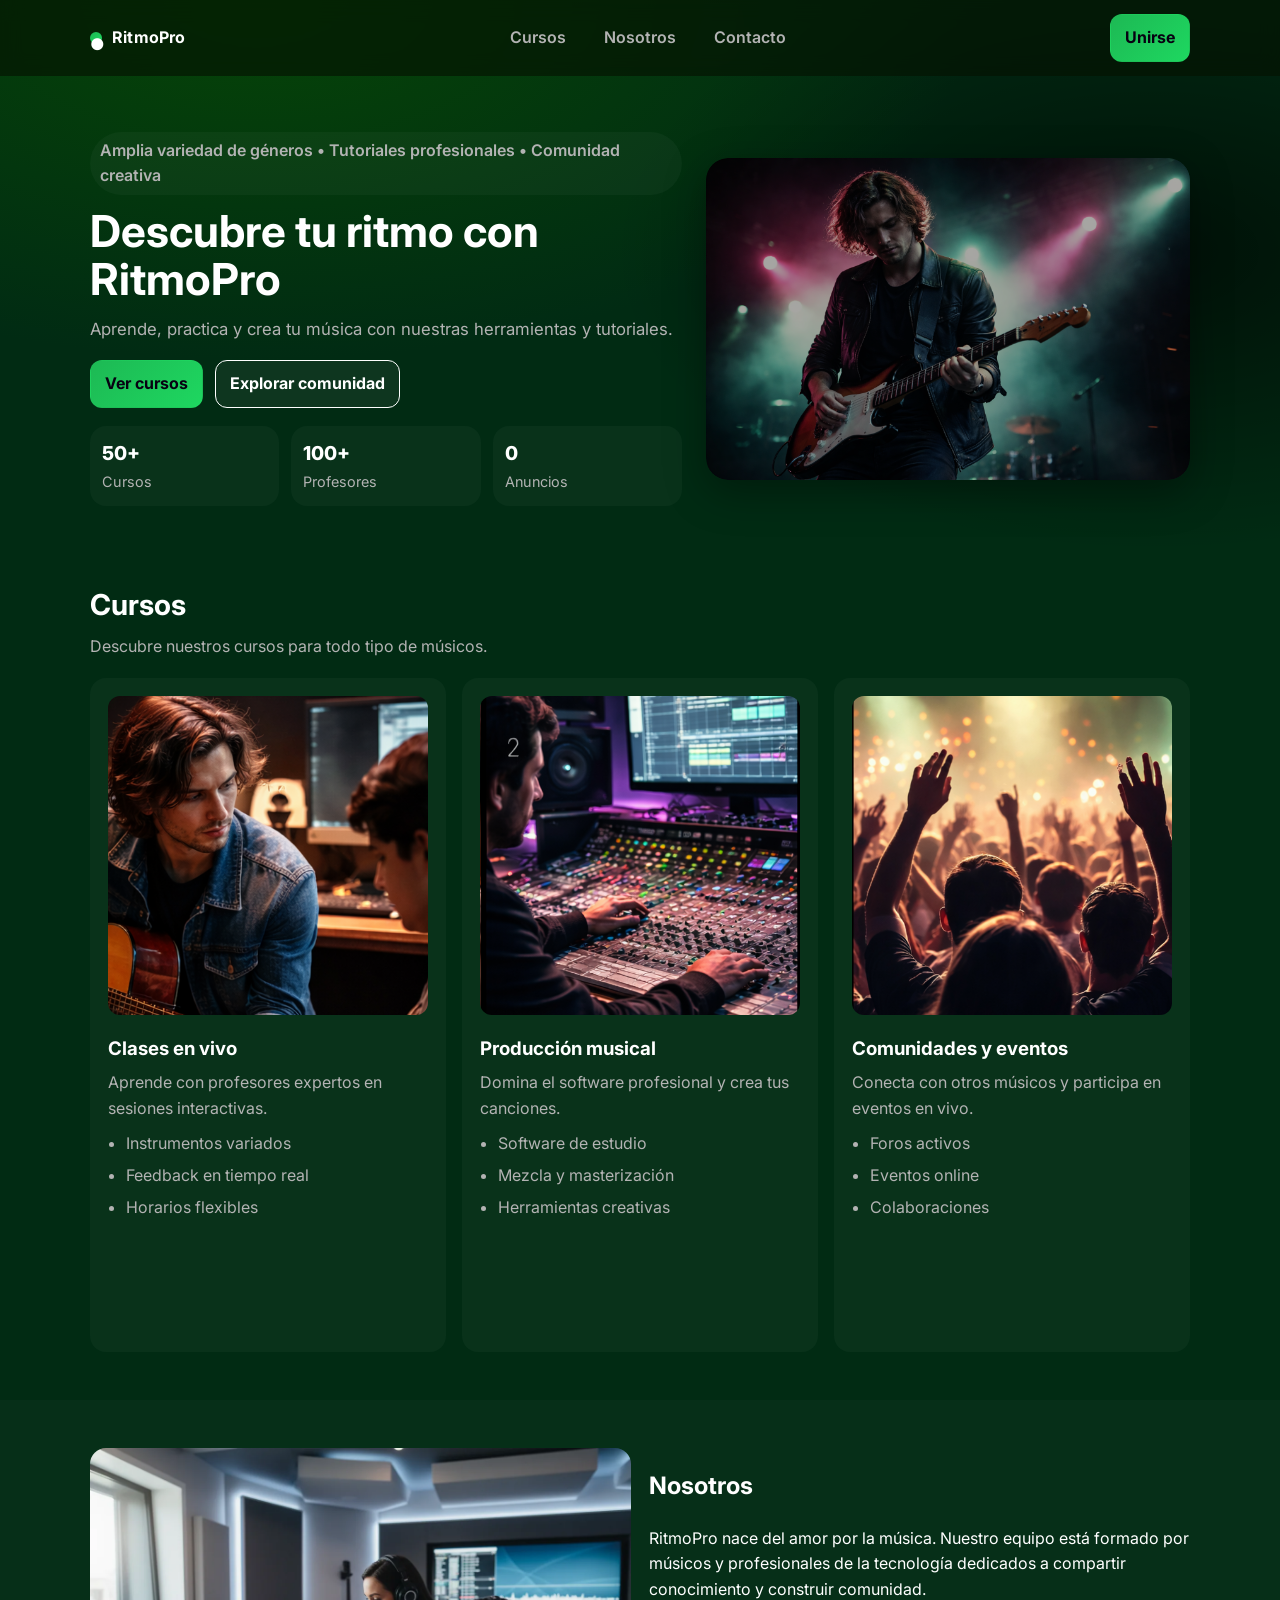
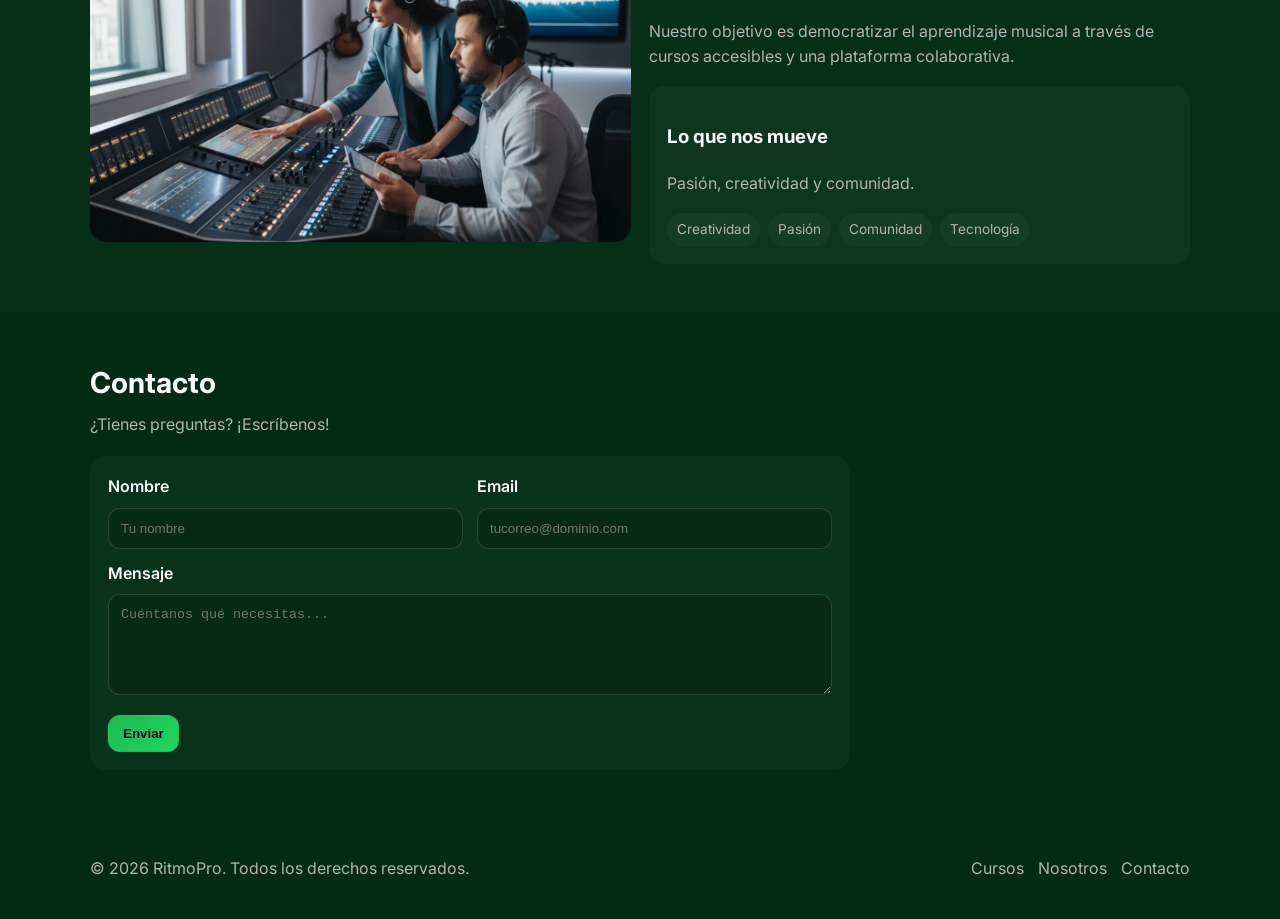
==== index.html @ cf6bbe62 "Initial commit" ====
<!doctype html>
<html lang="es">
  <head>
    <meta charset="utf-8" />
    <meta name="viewport" content="width=device-width, initial-scale=1" />
    <meta
      name="description"
      content="Landing page de Music Pro con diseño semi-profesional."
    />
    <title>RitmoPro – Tu escuela de música online</title>

    <!-- Google Fonts -->
    <link rel="preconnect" href="https://fonts.googleapis.com" />
    <link rel="preconnect" href="https://fonts.gstatic.com" crossorigin />
    <link
      href="https://fonts.googleapis.com/css2?family=Inter:wght@400;600;700&display=swap"
      rel="stylesheet"
    />

    <!-- Estilos -->
    <link rel="stylesheet" href="css/styles.css" />
  </head>

  <body>
    <a class="skip-link" href="#contenido">Saltar al contenido</a>

    <header class="site-header">
      <div class="container header-inner">
        <a class="brand" href="#">
          <span class="brand-mark">●</span>
          <span class="brand-text">RitmoPro</span>
        </a>

        <nav class="nav" aria-label="Navegación principal">
          <a href="#servicios">Cursos</a>
          <a href="#nosotros">Nosotros</a>
          <a href="#contacto">Contacto</a>
        </nav>

        <a class="btn btn-primary" href="#contacto">Unirse</a>
      </div>
    </header>

    <main id="contenido">
      <!-- HERO MUSICAL -->
      <section class="hero">
        <div class="container hero-inner">
          <div class="hero-copy">
            <p class="pill">
              Amplia variedad de géneros • Tutoriales profesionales • Comunidad
              creativa
            </p>
            <h1>Descubre tu ritmo con RitmoPro</h1>
            <p class="lead">
              Aprende, practica y crea tu música con nuestras herramientas y
              tutoriales.
            </p>

            <div class="hero-actions">
              <a class="btn btn-primary" href="#servicios">Ver cursos</a>
              <a class="btn btn-ghost" href="#nosotros">Explorar comunidad</a>
            </div>

            <div class="hero-metrics">
              <div class="metric">
                <span class="metric-num">50+</span>
                <span class="metric-label">Cursos</span>
              </div>
              <div class="metric">
                <span class="metric-num">100+</span>
                <span class="metric-label">Profesores</span>
              </div>
              <div class="metric">
                <span class="metric-num">0</span>
                <span class="metric-label">Anuncios</span>
              </div>
            </div>
          </div>

          <!-- Tarjeta de imagen en la portada: coloca tu propia imagen en /imagenes/musica/hero-placeholder.png -->
          <div class="hero-card hero-card-img">
            <img
              src="imagenes/musica/hero-placeholder.png"
              alt="Imagen de música"
            />
          </div>
        </div>
      </section>

      <!-- CURSOS / SERVICIOS -->
      <section id="servicios" class="section">
        <div class="container">
          <header class="section-head">
            <h2>Cursos</h2>
            <p>Descubre nuestros cursos para todo tipo de músicos.</p>
          </header>

          <div class="grid-3">
            <article class="card">
              <img src="imagenes/clases/clases1.png" alt="Clases en vivo" />
              <h3>Clases en vivo</h3>
              <p>Aprende con profesores expertos en sesiones interactivas.</p>
              <ul class="list">
                <li>Instrumentos variados</li>
                <li>Feedback en tiempo real</li>
                <li>Horarios flexibles</li>
              </ul>
            </article>

            <article class="card">
              <img src="imagenes/clases/clases2.png" alt="Clases en vivo" />
              <h3>Producción musical</h3>
              <p>Domina el software profesional y crea tus canciones.</p>
              <ul class="list">
                <li>Software de estudio</li>
                <li>Mezcla y masterización</li>
                <li>Herramientas creativas</li>
              </ul>
            </article>

            <article class="card">
              <img src="imagenes/clases/clases3.png" alt="Clases en vivo" />
              <h3>Comunidades y eventos</h3>
              <p>Conecta con otros músicos y participa en eventos en vivo.</p>
              <ul class="list">
                <li>Foros activos</li>
                <li>Eventos online</li>
                <li>Colaboraciones</li>
              </ul>
            </article>
          </div>
        </div>
      </section>

      <!-- NOSOTROS -->
      <!-- NOSOTROS -->
      <section id="nosotros" class="section alt">
        <div class="container split">
          <!-- Imagen -->
          <div class="about-gallery">
            <img
              src="imagenes/nosotros/nosotros.jpg"
              alt="Equipo creativo produciendo música en estudio"
            />
          </div>
          <!-- Contenido -->
          <div class="about-content">
            <h2>Nosotros</h2>
            <p>
              RitmoPro nace del amor por la música. Nuestro equipo está formado
              por músicos y profesionales de la tecnología dedicados a compartir
              conocimiento y construir comunidad.
            </p>
            <p class="muted">
              Nuestro objetivo es democratizar el aprendizaje musical a través
              de cursos accesibles y una plataforma colaborativa.
            </p>

            <div class="panel about-panel">
              <h3>Lo que nos mueve</h3>
              <p class="muted">Pasión, creatividad y comunidad.</p>

              <div class="tags">
                <span class="tag">Creatividad</span>
                <span class="tag">Pasión</span>
                <span class="tag">Comunidad</span>
                <span class="tag">Tecnología</span>
              </div>
            </div>
          </div>
        </div>
      </section>

      <!-- CONTACTO -->
      <section id="contacto" class="section">
        <div class="container">
          <header class="section-head">
            <h2>Contacto</h2>
            <p>¿Tienes preguntas? ¡Escríbenos!</p>
          </header>
          <form class="form" autocomplete="on">
            <div class="form-row">
              <label>
                Nombre
                <input
                  type="text"
                  name="nombre"
                  placeholder="Tu nombre"
                  required
                />
              </label>

              <label>
                Email
                <input
                  type="email"
                  name="email"
                  placeholder="tucorreo@dominio.com"
                  required
                />
              </label>
            </div>

            <label>
              Mensaje
              <textarea
                name="mensaje"
                rows="5"
                placeholder="Cuéntanos qué necesitas..."
                required
              ></textarea>
            </label>

            <button class="btn btn-primary" type="submit">Enviar</button>
          </form>
        </div>
      </section>
    </main>

    <footer class="site-footer">
      <div class="container footer-inner">
        <p>
          © <span id="year">2026</span> RitmoPro. Todos los derechos reservados.
        </p>
        <div class="footer-links">
          <a href="#servicios">Cursos</a>
          <a href="#nosotros">Nosotros</a>
          <a href="#contacto">Contacto</a>
        </div>
      </div>
    </footer>
  </body>
</html>
---- css/styles.css ----
:root {
  /* Paleta de colores para temática musical */

  --bg: #012b13;

  --panel: #181818;
  --text: #FFFFFF;
  --muted: #b3b3b3;

  --primary: #1DB954;

  --primary-2: #1ed760;

 

  --radius: 16px;
  --shadow: 0 12px 40px rgba(0, 0, 0, 0.35);
  --max: 1100px;
}

* {
  box-sizing: border-box;
}

html {
  scroll-behavior: smooth;
}

body {
  margin: 0;
  font-family: "Inter", system-ui, -apple-system, Segoe UI, Roboto, Arial, sans-serif;
  background: radial-gradient(1200px 600px at 20% 0%, rgba(8, 82, 1, 0.664), transparent 60%),
    radial-gradient(900px 500px at 90% 10%, rgba(0, 0, 0, 0.623), transparent 60%),
    var(--bg);
  color: var(--text);
  line-height: 1.6;
}

a {
  color: inherit;
  text-decoration: none;
}

a:hover {
  opacity: 0.92;
}

.container {
  width: min(100% - 32px, var(--max));
  margin: 0 auto;
}

.skip-link {
  position: absolute;
  left: -999px;
  top: 0;
  background: #fff;
  color: #000;
  padding: 10px 12px;
  border-radius: 10px;
}

.skip-link:focus {
  left: 16px;
  top: 16px;
  z-index: 999;
}

/* HEADER */
.site-header {
  position: sticky;
  top: 0;
  z-index: 50;
  backdrop-filter: blur(10px);
  background: rgba(5, 19, 3, 0.65);
  border-bottom: 1px solid var(--border);
}

.header-inner {
  display: flex;
  align-items: center;
  justify-content: space-between;
  gap: 16px;
  padding: 14px 0;
}

.brand {
  display: flex;
  align-items: center;
  gap: 10px;
  font-weight: 700;
  letter-spacing: 0.2px;
}

.brand-mark {
  width: 12px;
  height: 12px;
  border-radius: 999px;
  background: linear-gradient(135deg, var(--primary), var(--primary-2));
  display: inline-block;
}

.nav {
  display: flex;
  gap: 18px;
  font-weight: 600;
  color: var(--muted);
}

.nav a {
  padding: 8px 10px;
  border-radius: 10px;
}

.nav a:hover {
  background: rgba(255, 255, 255, 0.06);
  color: var(--text);
}

/* BUTTONS */
.btn {
  display: inline-flex;
  align-items: center;
  justify-content: center;
  gap: 8px;
  padding: 10px 14px;
  border-radius: 12px;
  border: 1px solid transparent;
  font-weight: 700;
  cursor: pointer;
  transition: transform 0.15s ease, background 0.15s ease, border-color 0.15s ease;
}

.btn:active {
  transform: translateY(1px);
}

.btn-primary {
  background: linear-gradient(135deg, var(--primary), var(--primary-2));
  color: #070112;
}

.btn-primary:hover {
  filter: brightness(1.03);
}

.btn-ghost {
  background: rgba(255, 255, 255, 0.05);
  border-color: var(--border);
}

.btn-ghost:hover {
  background: rgba(255, 255, 255, 0.08);
}

/* HERO */
.hero {
  padding: 56px 0 28px;
}

.hero-inner {
  display: grid;
  grid-template-columns: 1.1fr 0.9fr;
  gap: 24px;
  align-items: center;
}

.hero-card-img {
  position: relative;
}

.hero-card-img::after {
  content: "";
  position: absolute;
  inset: 0;
  background: rgba(0,0,0,.35);
  border-radius: 22px;
}

.pill {
  display: inline-block;
  padding: 6px 10px;
  border: 1px solid var(--border);
  border-radius: 999px;
  color: var(--muted);
  background: rgba(255, 255, 255, 0.03);
  margin: 0 0 12px;
  font-weight: 600;
}

h1 {
  font-size: clamp(28px, 4vw, 44px);
  line-height: 1.1;
  margin: 0 0 12px;
}

.lead {
  margin: 0 0 18px;
  color: var(--muted);
  font-size: 1.05rem;
}

.hero-actions {
  display: flex;
  gap: 12px;
  flex-wrap: wrap;
}

.hero-metrics {
  display: grid;
  grid-template-columns: repeat(3, minmax(0, 1fr));
  gap: 12px;
  margin-top: 18px;
}

.metric {
  border: 1px solid var(--border);
  border-radius: var(--radius);
  padding: 12px;
  background: rgba(255, 255, 255, 0.03);
}

.metric-num {
  font-size: 1.2rem;
  font-weight: 800;
  display: block;
}

.metric-label {
  color: var(--muted);
  font-size: 0.9rem;
}

.hero-card {
  border: 1px solid var(--border);
  border-radius: 22px;
  background: linear-gradient(180deg, rgba(255, 255, 255, 0.06), rgba(255, 255, 255, 0.02));
  box-shadow: var(--shadow);
  padding: 18px;
}

/* Estilo para tarjeta de imagen en el hero */
.hero-card-img {
  padding: 0;
  background: none;
  overflow: hidden;
}

.hero-card-img img {
  width: 100%;
  height: 100%;
  border-radius: 22px;
  object-fit: cover;
  display: block;
}

.fake-ui-top {
  height: 12px;
  border-radius: 999px;
  background: rgba(255, 255, 255, 0.08);
  margin-bottom: 14px;
}

.fake-ui-line {
  height: 10px;
  border-radius: 999px;
  background: rgba(255, 255, 255, 0.08);
  margin: 10px 0;
}

.w-60 {
  width: 60%;
}

.w-80 {
  width: 80%;
}

.w-90 {
  width: 90%;
}

.fake-ui-grid {
  display: grid;
  grid-template-columns: repeat(3, 1fr);
  gap: 10px;
  margin-top: 14px;
}

.fake-ui-box {
  height: 56px;
  border-radius: 14px;
  background: rgba(91, 140, 255, 0.18);
  border: 1px solid rgba(91, 140, 255, 0.25);
}

/* SECTIONS */
.section {
  padding: 48px 0;
}

.section.alt {
  background: rgba(255, 255, 255, 0.02);
  border-top: 1px solid var(--border);
  border-bottom: 1px solid var(--border);
}

.section-head {
  margin-bottom: 18px;
}

.section-head h2 {
  margin: 0 0 6px;
  font-size: 1.8rem;
}

.section-head p {
  margin: 0;
  color: var(--muted);
}

.grid-3 {
  display: grid;
  grid-template-columns: repeat(3, minmax(0, 1fr));
  gap: 16px;
}

.card {
  border: 1px solid var(--border);
  border-radius: var(--radius);
  padding: 18px;
  background: rgba(255, 255, 255, 0.03);
  transition: transform 0.15s ease, background 0.15s ease;
}

.card:hover {
  transform: translateY(-2px);
  background: rgba(255, 255, 255, 0.05);
}

.card h3 {
  margin: 0 0 6px;
}

.card p {
  margin: 0 0 10px;
  color: var(--muted);
}
.card img {
  width: 100%;
  height: 50%;
  object-fit: cover;
  border-radius: 12px;
  margin-bottom: 12px;
}


.about-gallery img {
  width: 100%;
  height: 50%;
  object-fit: cover;
  border-radius: 16px;
  transition: transform .3s ease;
}

.about-gallery img:hover {
  transform: scale(1.03);
}



.list {
  margin: 0;
  padding-left: 18px;
  color: var(--muted);
}

.list li {
  margin: 6px 0;
}

.split {
  display: grid;
  grid-template-columns: 1fr 1fr;
  gap: 18px;
  align-items: start;
}

.panel {
  border: 1px solid var(--border);
  border-radius: var(--radius);
  padding: 18px;
  background: rgba(255, 255, 255, 0.03);
}

.tags {
  display: flex;
  gap: 8px;
  flex-wrap: wrap;
  margin-top: 10px;
}

.tag {
  font-size: 0.85rem;
  padding: 6px 10px;
  border-radius: 999px;
  border: 1px solid var(--border);
  background: rgba(255, 255, 255, 0.03);
  color: var(--muted);
}

.muted {
  color: var(--muted);
}

.small {
  font-size: 0.9rem;
}

/* FORM */
.form {
  border: 1px solid var(--border);
  border-radius: var(--radius);
  padding: 18px;
  background: rgba(255, 255, 255, 0.03);
  max-width: 760px;
}

.form-row {
  display: grid;
  grid-template-columns: 1fr 1fr;
  gap: 14px;
}

label {
  display: block;
  font-weight: 600;
  margin-bottom: 12px;
}

input,
textarea {
  width: 100%;
  margin-top: 8px;
  padding: 12px 12px;
  border-radius: 12px;
  border: 1px solid rgba(255, 255, 255, 0.14);
  background: rgba(0, 0, 0, 0.18);
  color: var(--text);
  outline: none;
}

input:focus,
textarea:focus {
  border-color: rgba(236, 64, 122, 0.8);
  box-shadow: 0 0 0 3px rgba(236, 64, 122, 0.18);
}

/* FOOTER */
.site-footer {
  border-top: 1px solid var(--border);
  padding: 22px 0;
  color: var(--muted);
}

.footer-inner {
  display: flex;
  align-items: center;
  justify-content: space-between;
  gap: 12px;
  flex-wrap: wrap;
}

.footer-links {
  display: flex;
  gap: 14px;
}

.footer-links a:hover {
  color: var(--text);
}

/* RESPONSIVE */
@media (max-width: 900px) {
  .hero-inner {
    grid-template-columns: 1fr;
  }
}

@media (max-width: 768px) {
  .nav {
    display: none;
  }

  .grid-3 {
    grid-template-columns: 1fr;
  }

  .split {
    grid-template-columns: 1fr;
  }

  .form-row {
    grid-template-columns: 1fr;
  }
}
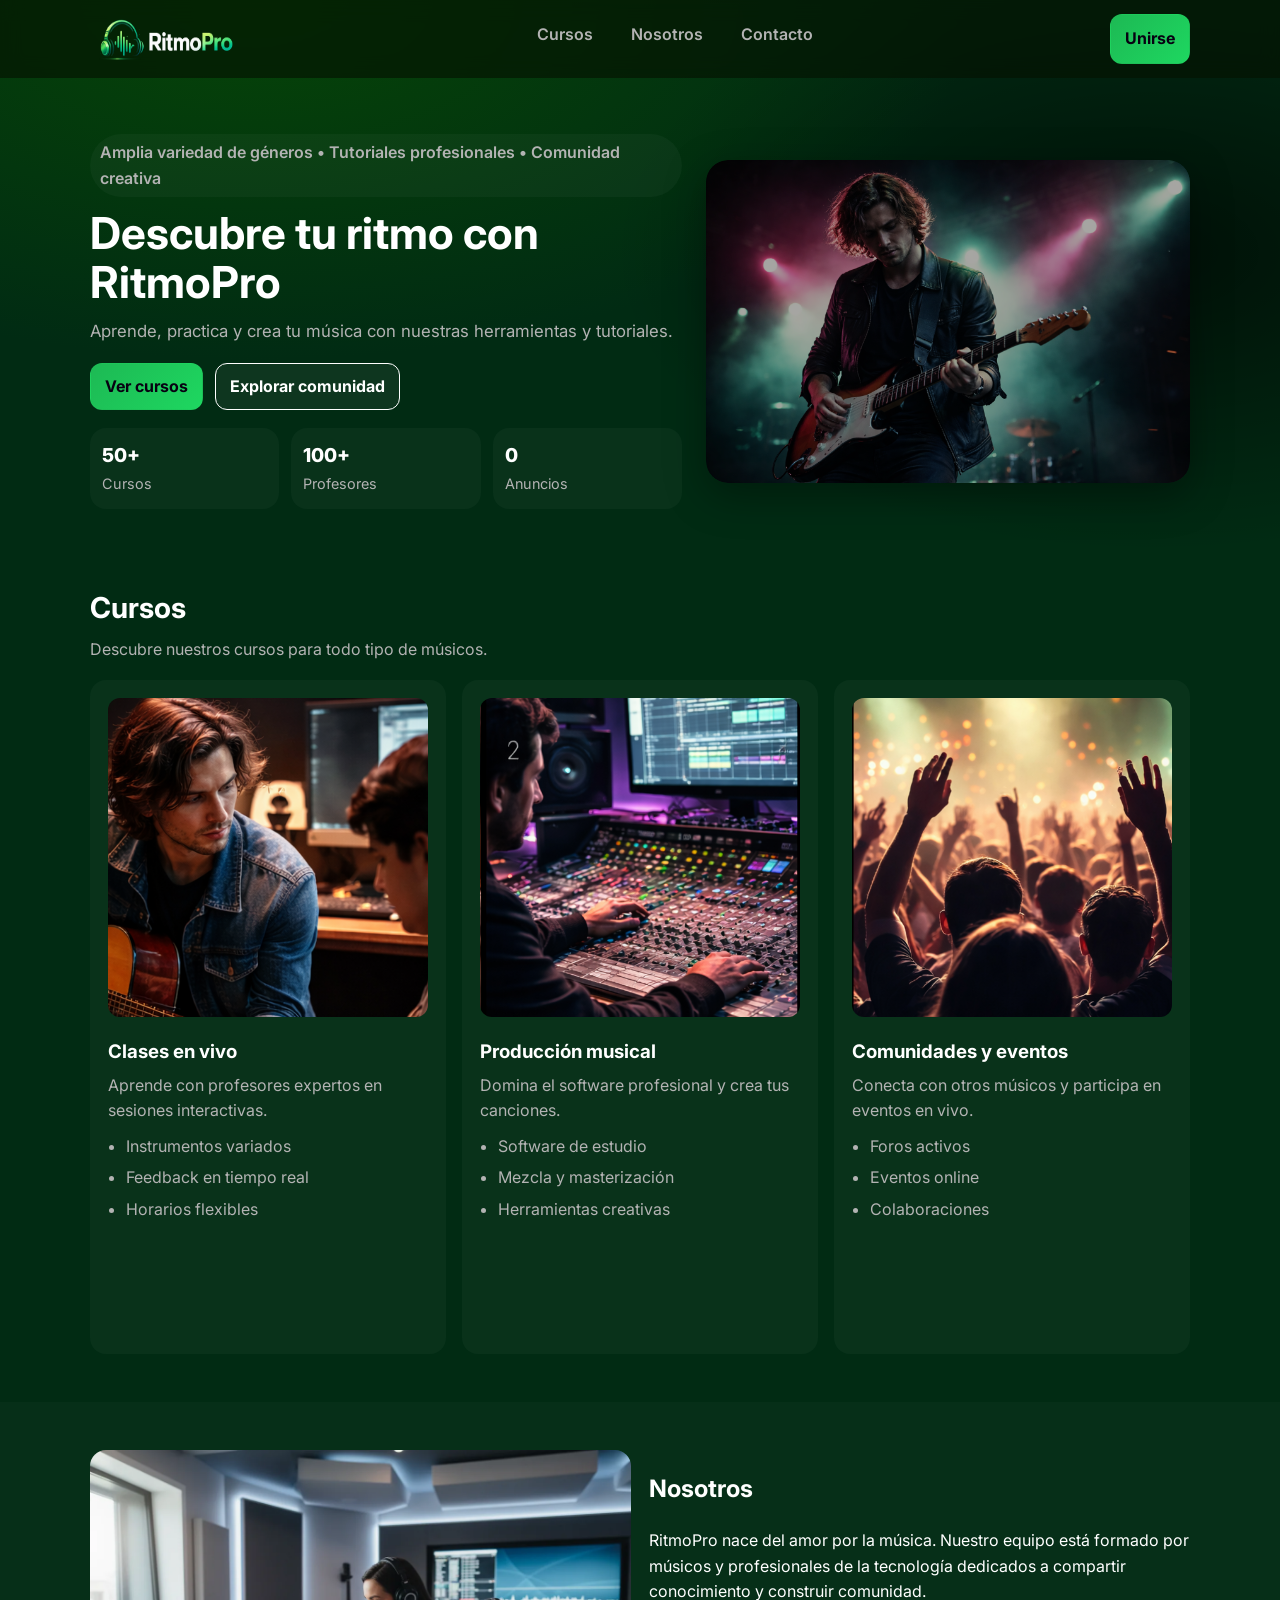
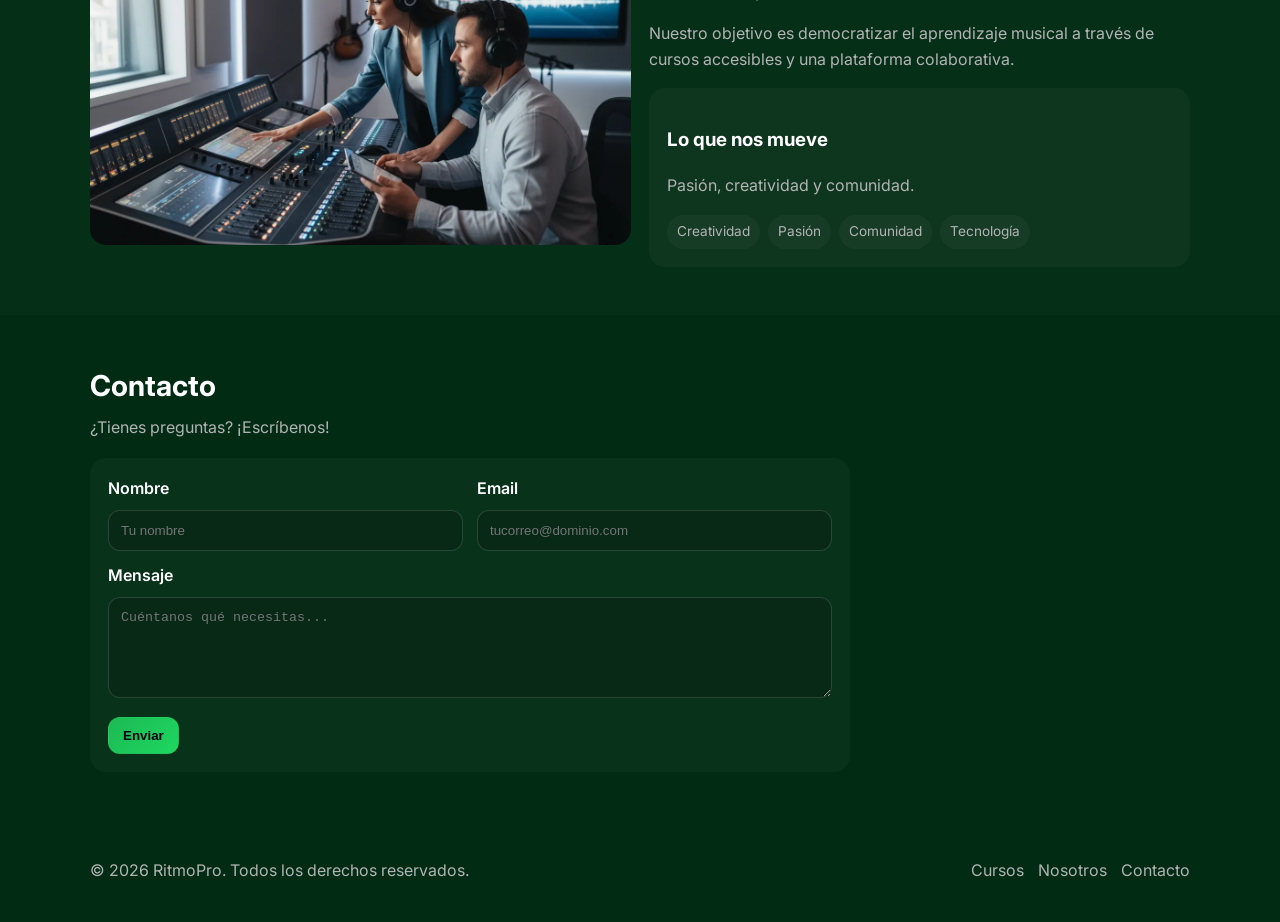
==== commit 2cb9d790: "ACTUALIZACIONES" ====
--- a/index.html
+++ b/index.html
@@ -27,8 +27,8 @@
     <header class="site-header">
       <div class="container header-inner">
         <a class="brand" href="#">
-          <span class="brand-mark">●</span>
-          <span class="brand-text">RitmoPro</span>
+          <img  width="150px" height="50px" class="logo" src="imagenes/logo/logo.png" alt="RitmoPro">
+        
         </a>
 
         <nav class="nav" aria-label="Navegación principal">
@@ -43,7 +43,7 @@
 
     <main id="contenido">
       <!-- HERO MUSICAL -->
-      <section class="hero">
+      <section class="hero" style="background-image: url('imagenes/musica/hero-bg.jpg');">
         <div class="container hero-inner">
           <div class="hero-copy">
             <p class="pill">
--- a/css/styles.css
+++ b/css/styles.css
@@ -78,26 +78,26 @@
 
 .header-inner {
   display: flex;
-  align-items: center;
+
   justify-content: space-between;
   gap: 16px;
   padding: 14px 0;
 }
 
-.brand {
+.brand{
   display: flex;
   align-items: center;
   gap: 10px;
-  font-weight: 700;
-  letter-spacing: 0.2px;
-}
-
-.brand-mark {
-  width: 12px;
-  height: 12px;
-  border-radius: 999px;
-  background: linear-gradient(135deg, var(--primary), var(--primary-2));
-  display: inline-block;
+  font-weight: 800;
+  letter-spacing: .2px;
+}
+
+.brand:hover .logo{
+  filter: drop-shadow(0 10px 24px rgba(29,185,84,.35));
+  transform: translateY(-1px);
+  transition: .2s ease;
+  background-color: #000000;
+  border-radius: 10px;
 }
 
 .nav {
@@ -113,7 +113,7 @@
 }
 
 .nav a:hover {
-  background: rgba(255, 255, 255, 0.06);
+  background: #1db954;
   color: var(--text);
 }
 
